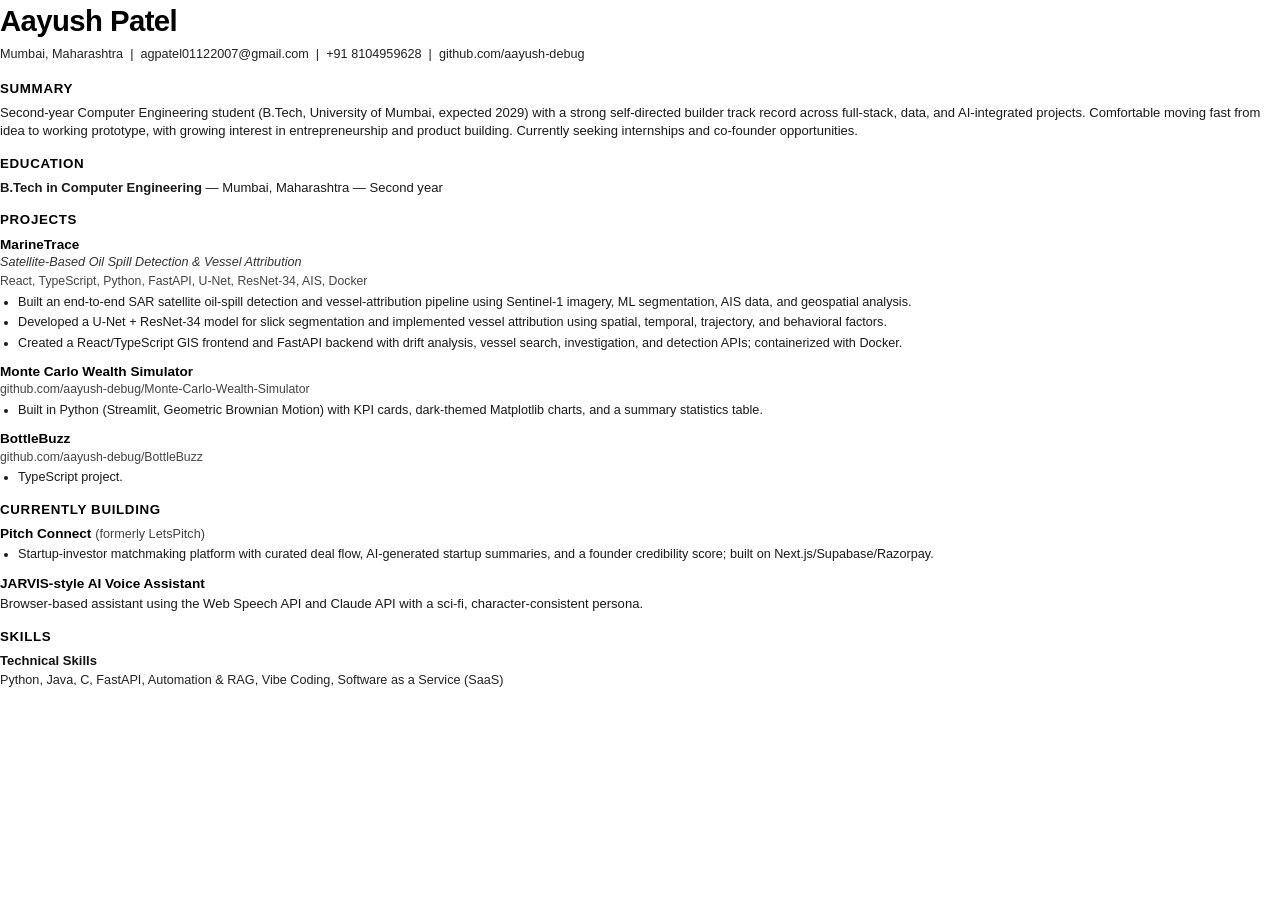
==== resume_source.html @ 0bfea505 "does this work??" ====
<!DOCTYPE html>
<html lang="en">
<head>
<meta charset="UTF-8">
<title>Aayush Patel - Resume</title>
<style>
  @page {
    size: A4 portrait;
    margin: 18mm 18mm 18mm 18mm;
  }
  * {
    box-sizing: border-box;
    margin: 0;
    padding: 0;
  }
  body {
    font-family: -apple-system, BlinkMacSystemFont, "Segoe UI", Roboto, "Helvetica Neue", Arial, sans-serif;
    color: #111;
    background: #fff;
    line-height: 1.42;
    font-size: 10.5pt;
    -webkit-print-color-adjust: exact;
    print-color-adjust: exact;
  }
  .header {
    margin-bottom: 16px;
  }
  h1 {
    font-size: 22pt;
    font-weight: 700;
    letter-spacing: -0.02em;
    color: #000;
    margin-bottom: 4px;
  }
  .contact-line {
    font-size: 9.5pt;
    color: #222;
  }
  .contact-line a {
    color: inherit;
    text-decoration: none;
  }
  .section {
    margin-bottom: 14px;
  }
  .section-title {
    font-size: 10pt;
    font-weight: 700;
    letter-spacing: 0.05em;
    text-transform: uppercase;
    color: #000;
    margin-bottom: 5px;
  }
  p {
    margin-bottom: 5px;
    font-size: 9.8pt;
    color: #1a1a1a;
  }
  .project-block {
    margin-bottom: 10px;
  }
  .project-title {
    font-size: 10.2pt;
    font-weight: 700;
    color: #000;
  }
  .project-subtitle {
    font-size: 9.5pt;
    font-style: italic;
    color: #333;
    margin-bottom: 1px;
  }
  .project-tech {
    font-size: 9.2pt;
    color: #444;
    margin-bottom: 3px;
  }
  .project-link {
    font-size: 9.2pt;
    color: #444;
    margin-bottom: 3px;
  }
  .project-link a {
    color: inherit;
    text-decoration: none;
  }
  ul {
    list-style-type: disc;
    margin-left: 18px;
    margin-top: 2px;
    margin-bottom: 4px;
  }
  li {
    font-size: 9.5pt;
    color: #1a1a1a;
    margin-bottom: 3px;
    line-height: 1.38;
  }
  .skills-label {
    font-size: 9.8pt;
    font-weight: 600;
    color: #111;
    margin-bottom: 2px;
  }
  .skills-list {
    font-size: 9.5pt;
    color: #222;
  }
</style>
</head>
<body>

<div class="header">
  <h1>Aayush Patel</h1>
  <div class="contact-line">
    Mumbai, Maharashtra &nbsp;|&nbsp; <a href="mailto:agpatel01122007@gmail.com">agpatel01122007@gmail.com</a> &nbsp;|&nbsp; <a href="tel:+918104959628">+91 8104959628</a> &nbsp;|&nbsp; <a href="https://github.com/aayush-debug" target="_blank">github.com/aayush-debug</a>
  </div>
</div>

<div class="section">
  <div class="section-title">SUMMARY</div>
  <p>
    Second-year Computer Engineering student (B.Tech, University of Mumbai, expected 2029) with a strong self-directed builder track record across full-stack, data, and AI-integrated projects. Comfortable moving fast from idea to working prototype, with growing interest in entrepreneurship and product building. Currently seeking internships and co-founder opportunities.
  </p>
</div>

<div class="section">
  <div class="section-title">EDUCATION</div>
  <p>
    <strong>B.Tech in Computer Engineering</strong> &mdash; Mumbai, Maharashtra &mdash; Second year
  </p>
</div>

<div class="section">
  <div class="section-title">PROJECTS</div>

  <div class="project-block">
    <div class="project-title">MarineTrace</div>
    <div class="project-subtitle">Satellite-Based Oil Spill Detection &amp; Vessel Attribution</div>
    <div class="project-tech">React, TypeScript, Python, FastAPI, U-Net, ResNet-34, AIS, Docker</div>
    <ul>
      <li>Built an end-to-end SAR satellite oil-spill detection and vessel-attribution pipeline using Sentinel-1 imagery, ML segmentation, AIS data, and geospatial analysis.</li>
      <li>Developed a U-Net + ResNet-34 model for slick segmentation and implemented vessel attribution using spatial, temporal, trajectory, and behavioral factors.</li>
      <li>Created a React/TypeScript GIS frontend and FastAPI backend with drift analysis, vessel search, investigation, and detection APIs; containerized with Docker.</li>
    </ul>
  </div>

  <div class="project-block">
    <div class="project-title">Monte Carlo Wealth Simulator</div>
    <div class="project-link"><a href="https://github.com/aayush-debug/Monte-Carlo-Wealth-Simulator" target="_blank">github.com/aayush-debug/Monte-Carlo-Wealth-Simulator</a></div>
    <ul>
      <li>Built in Python (Streamlit, Geometric Brownian Motion) with KPI cards, dark-themed Matplotlib charts, and a summary statistics table.</li>
    </ul>
  </div>

  <div class="project-block">
    <div class="project-title">BottleBuzz</div>
    <div class="project-link"><a href="https://github.com/aayush-debug/BottleBuzz" target="_blank">github.com/aayush-debug/BottleBuzz</a></div>
    <ul>
      <li>TypeScript project.</li>
    </ul>
  </div>
</div>

<div class="section">
  <div class="section-title">CURRENTLY BUILDING</div>

  <div class="project-block">
    <div class="project-title">Pitch Connect <span style="font-weight: normal; font-size: 9.5pt; color: #444;">(formerly LetsPitch)</span></div>
    <ul>
      <li>Startup-investor matchmaking platform with curated deal flow, AI-generated startup summaries, and a founder credibility score; built on Next.js/Supabase/Razorpay.</li>
    </ul>
  </div>

  <div class="project-block" style="margin-bottom: 4px;">
    <div class="project-title">JARVIS-style AI Voice Assistant</div>
    <p style="margin-top: 2px;">
      Browser-based assistant using the Web Speech API and Claude API with a sci-fi, character-consistent persona.
    </p>
  </div>
</div>

<div class="section">
  <div class="section-title">SKILLS</div>
  <div class="skills-label">Technical Skills</div>
  <div class="skills-list">
    Python, Java, C, FastAPI, Automation &amp; RAG, Vibe Coding, Software as a Service (SaaS)
  </div>
</div>

</body>
</html>
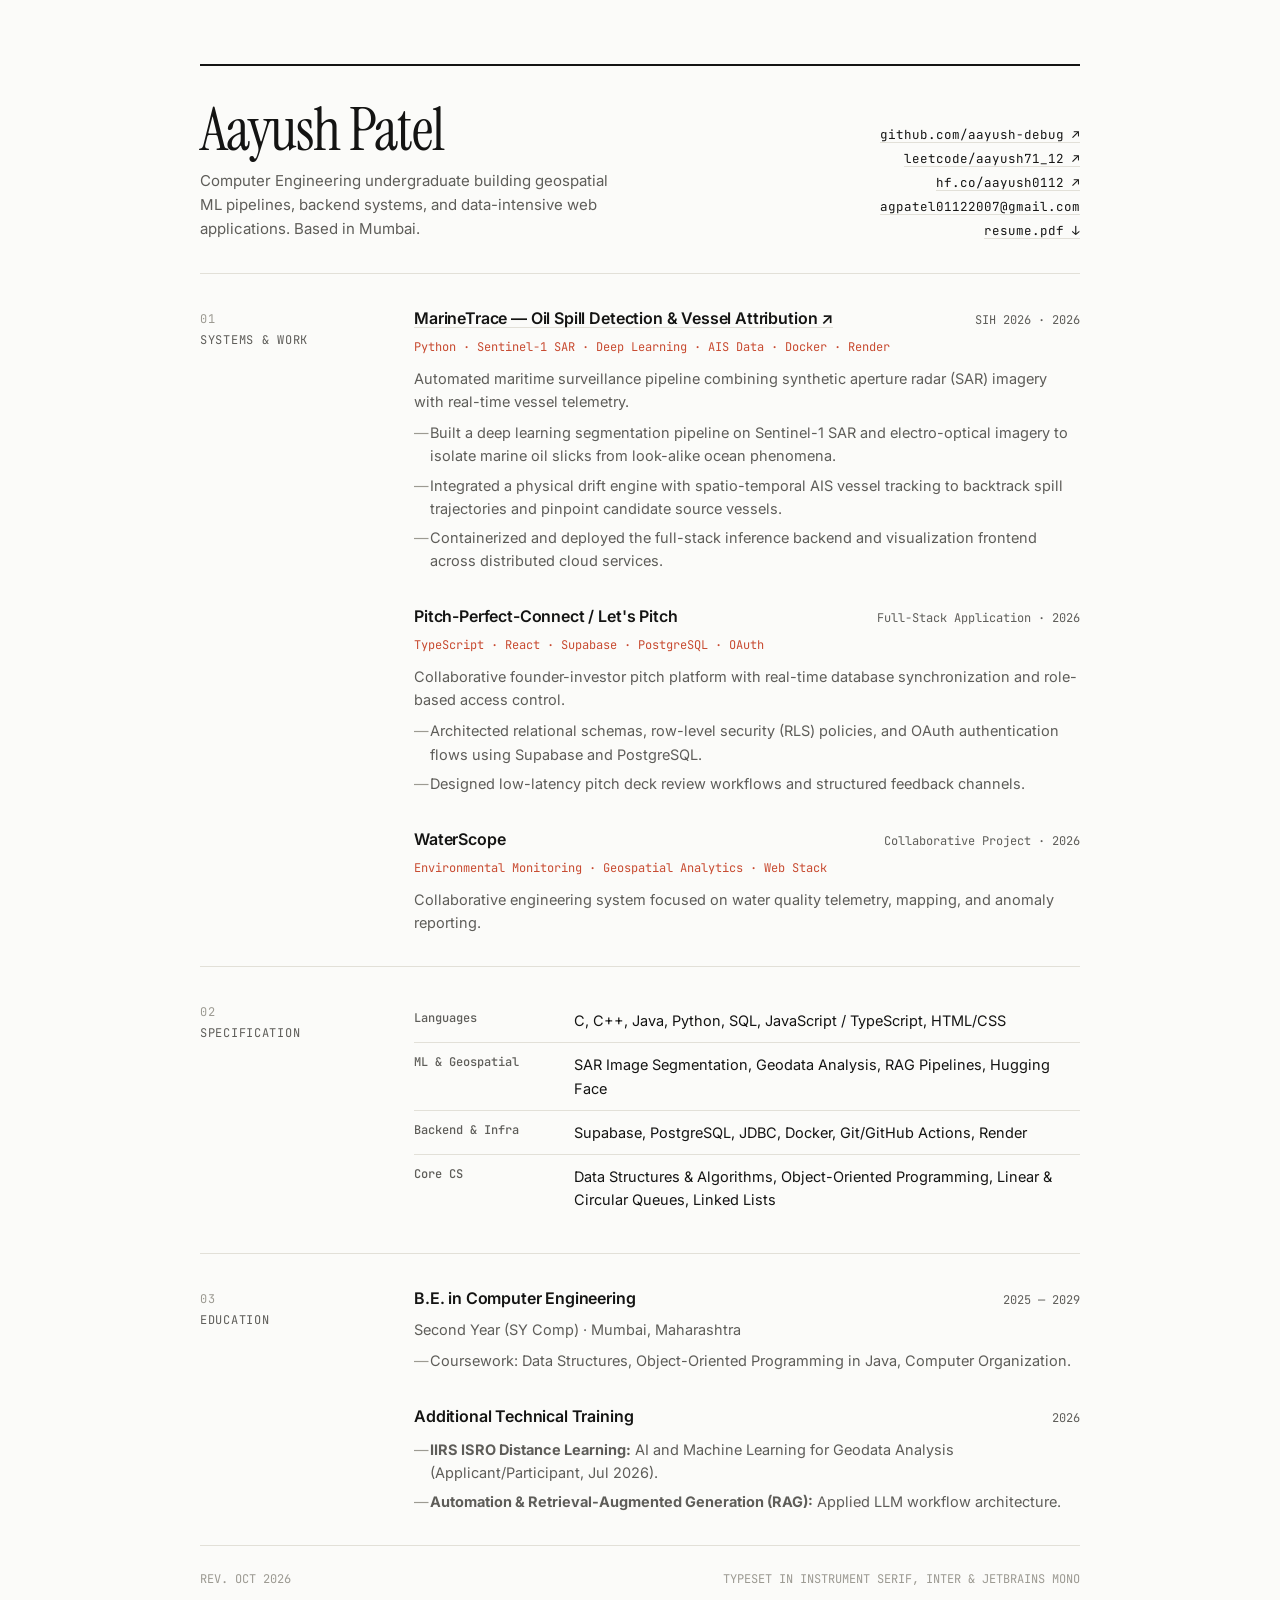
==== commit 995cbf12: "feat: modernize resume layout, update generator backend, and refresh PDF" ====
--- a/resume_source.html
+++ b/resume_source.html
@@ -1,192 +1,460 @@
 <!DOCTYPE html>
 <html lang="en">
 <head>
-<meta charset="UTF-8">
-<title>Aayush Patel - Resume</title>
-<style>
-  @page {
-    size: A4 portrait;
-    margin: 18mm 18mm 18mm 18mm;
-  }
-  * {
-    box-sizing: border-box;
-    margin: 0;
-    padding: 0;
-  }
-  body {
-    font-family: -apple-system, BlinkMacSystemFont, "Segoe UI", Roboto, "Helvetica Neue", Arial, sans-serif;
-    color: #111;
-    background: #fff;
-    line-height: 1.42;
-    font-size: 10.5pt;
-    -webkit-print-color-adjust: exact;
-    print-color-adjust: exact;
-  }
-  .header {
-    margin-bottom: 16px;
-  }
-  h1 {
-    font-size: 22pt;
-    font-weight: 700;
-    letter-spacing: -0.02em;
-    color: #000;
-    margin-bottom: 4px;
-  }
-  .contact-line {
-    font-size: 9.5pt;
-    color: #222;
-  }
-  .contact-line a {
-    color: inherit;
-    text-decoration: none;
-  }
-  .section {
-    margin-bottom: 14px;
-  }
-  .section-title {
-    font-size: 10pt;
-    font-weight: 700;
-    letter-spacing: 0.05em;
-    text-transform: uppercase;
-    color: #000;
-    margin-bottom: 5px;
-  }
-  p {
-    margin-bottom: 5px;
-    font-size: 9.8pt;
-    color: #1a1a1a;
-  }
-  .project-block {
-    margin-bottom: 10px;
-  }
-  .project-title {
-    font-size: 10.2pt;
-    font-weight: 700;
-    color: #000;
-  }
-  .project-subtitle {
-    font-size: 9.5pt;
-    font-style: italic;
-    color: #333;
-    margin-bottom: 1px;
-  }
-  .project-tech {
-    font-size: 9.2pt;
-    color: #444;
-    margin-bottom: 3px;
-  }
-  .project-link {
-    font-size: 9.2pt;
-    color: #444;
-    margin-bottom: 3px;
-  }
-  .project-link a {
-    color: inherit;
-    text-decoration: none;
-  }
-  ul {
-    list-style-type: disc;
-    margin-left: 18px;
-    margin-top: 2px;
-    margin-bottom: 4px;
-  }
-  li {
-    font-size: 9.5pt;
-    color: #1a1a1a;
-    margin-bottom: 3px;
-    line-height: 1.38;
-  }
-  .skills-label {
-    font-size: 9.8pt;
-    font-weight: 600;
-    color: #111;
-    margin-bottom: 2px;
-  }
-  .skills-list {
-    font-size: 9.5pt;
-    color: #222;
-  }
-</style>
+  <meta charset="UTF-8" />
+  <meta name="viewport" content="width=device-width, initial-scale=1.0" />
+  <title>Aayush Patel — Software & ML Engineering</title>
+  <link rel="preconnect" href="https://fonts.googleapis.com">
+  <link rel="preconnect" href="https://fonts.gstatic.com" crossorigin>
+  <link href="https://fonts.googleapis.com/css2?family=Instrument+Serif:ital@0;1&family=Inter:wght@400;500;600&family=JetBrains+Mono:wght@400;500&display=swap" rel="stylesheet">
+  <style>
+    :root {
+      --bg: #FBFBF9;
+      --ink: #141413;
+      --ink-muted: #5E5D59;
+      --ink-faint: #9C9A92;
+      --rule: #E2E0D8;
+      --accent: #C84B31;
+      --mono: 'JetBrains Mono', monospace;
+      --sans: 'Inter', -apple-system, BlinkMacSystemFont, sans-serif;
+      --serif: 'Instrument Serif', Georgia, serif;
+    }
+
+    @media (prefers-color-scheme: dark) {
+      :root {
+        --bg: #111110;
+        --ink: #EDEDEC;
+        --ink-muted: #9B9A97;
+        --ink-faint: #605F5B;
+        --rule: #262624;
+        --accent: #E06D53;
+      }
+    }
+
+    * {
+      box-sizing: border-box;
+      margin: 0;
+      padding: 0;
+    }
+
+    body {
+      background-color: var(--bg);
+      color: var(--ink);
+      font-family: var(--sans);
+      font-size: 15px;
+      line-height: 1.6;
+      -webkit-font-smoothing: antialiased;
+      padding: 0 24px;
+    }
+
+    /* Structural Container */
+    .sheet {
+      max-width: 880px;
+      margin: 64px auto 96px;
+      border-top: 2px solid var(--ink);
+    }
+
+    /* Header / Masthead */
+    header {
+      padding: 36px 0 32px;
+      border-bottom: 1px solid var(--rule);
+      display: grid;
+      grid-template-columns: 1fr auto;
+      gap: 24px;
+      align-items: end;
+    }
+
+    .name {
+      font-family: var(--serif);
+      font-size: clamp(2.5rem, 5vw, 3.75rem);
+      font-weight: 400;
+      line-height: 0.95;
+      letter-spacing: -0.02em;
+    }
+
+    .subtitle {
+      margin-top: 10px;
+      color: var(--ink-muted);
+      font-size: 15px;
+      max-width: 46ch;
+    }
+
+    .meta-links {
+      font-family: var(--mono);
+      font-size: 12.5px;
+      text-align: right;
+      display: flex;
+      flex-direction: column;
+      gap: 4px;
+    }
+
+    a {
+      color: var(--ink);
+      text-decoration: underline;
+      text-decoration-color: var(--rule);
+      text-underline-offset: 3px;
+      transition: text-decoration-color 0.15s ease, color 0.15s ease;
+    }
+
+    a:hover {
+      color: var(--accent);
+      text-decoration-color: var(--accent);
+    }
+
+    /* Asymmetric Section Grid */
+    .section {
+      display: grid;
+      grid-template-columns: 190px 1fr;
+      padding: 32px 0;
+      border-bottom: 1px solid var(--rule);
+      gap: 24px;
+    }
+
+    .section-label {
+      font-family: var(--mono);
+      font-size: 12px;
+      text-transform: uppercase;
+      letter-spacing: 0.06em;
+      color: var(--ink-muted);
+      padding-top: 4px;
+    }
+
+    .section-label span {
+      display: block;
+      color: var(--ink-faint);
+      margin-bottom: 2px;
+    }
+
+    /* Entries */
+    .entry-list {
+      display: flex;
+      flex-direction: column;
+      gap: 32px;
+    }
+
+    .entry-header {
+      display: flex;
+      justify-content: space-between;
+      align-items: baseline;
+      gap: 16px;
+      margin-bottom: 6px;
+    }
+
+    .entry-title {
+      font-weight: 600;
+      font-size: 16px;
+      letter-spacing: -0.01em;
+    }
+
+    .entry-meta {
+      font-family: var(--mono);
+      font-size: 12px;
+      color: var(--ink-muted);
+      white-space: nowrap;
+    }
+
+    .entry-stack {
+      font-family: var(--mono);
+      font-size: 12px;
+      color: var(--accent);
+      margin-bottom: 10px;
+    }
+
+    .entry-body {
+      color: var(--ink-muted);
+      font-size: 14.5px;
+    }
+
+    .entry-body ul {
+      list-style: none;
+      margin-top: 8px;
+      display: flex;
+      flex-direction: column;
+      gap: 6px;
+    }
+
+    .entry-body li {
+      position: relative;
+      padding-left: 16px;
+    }
+
+    .entry-body li::before {
+      content: "—";
+      position: absolute;
+      left: 0;
+      color: var(--ink-faint);
+    }
+
+    /* Technical Index Table */
+    .spec-table {
+      width: 100%;
+      border-collapse: collapse;
+    }
+
+    .spec-table tr {
+      border-bottom: 1px solid var(--rule);
+    }
+
+    .spec-table tr:last-child {
+      border-bottom: none;
+    }
+
+    .spec-table th {
+      font-family: var(--mono);
+      font-size: 12px;
+      font-weight: 500;
+      color: var(--ink-muted);
+      text-align: left;
+      padding: 10px 16px 10px 0;
+      width: 160px;
+      vertical-align: top;
+    }
+
+    .spec-table td {
+      padding: 10px 0;
+      font-size: 14.5px;
+      color: var(--ink);
+    }
+
+    /* Footer */
+    footer {
+      padding-top: 24px;
+      display: flex;
+      justify-content: space-between;
+      font-family: var(--mono);
+      font-size: 12px;
+      color: var(--ink-faint);
+    }
+
+    /* Responsive Mobile Layout */
+    @media (max-width: 680px) {
+      .sheet {
+        margin: 32px auto 64px;
+      }
+      header {
+        grid-template-columns: 1fr;
+      }
+      .meta-links {
+        text-align: left;
+        flex-direction: row;
+        flex-wrap: wrap;
+        gap: 16px;
+      }
+      .section {
+        grid-template-columns: 1fr;
+        gap: 16px;
+      }
+      .entry-header {
+        flex-direction: column;
+        gap: 2px;
+      }
+    }
+
+    /* Clean PDF Print Styles */
+    @page {
+      size: A4 portrait;
+      margin: 14mm 16mm;
+    }
+
+    @media print {
+      :root {
+        --bg: #FFFFFF;
+        --ink: #141413;
+        --ink-muted: #3D3C39;
+        --ink-faint: #6B6962;
+        --rule: #D5D3CA;
+        --accent: #B83B22;
+      }
+      body {
+        background: #FFFFFF !important;
+        color: #141413 !important;
+        padding: 0 !important;
+        font-size: 13.5px;
+        line-height: 1.5;
+      }
+      .sheet {
+        margin: 0 !important;
+        max-width: 100% !important;
+        border-top: 2px solid var(--ink) !important;
+      }
+      header {
+        padding: 14px 0 16px !important;
+      }
+      .section {
+        padding: 18px 0 !important;
+        gap: 20px !important;
+      }
+      .entry-list {
+        gap: 16px !important;
+      }
+      .spec-table th, .spec-table td {
+        padding: 7px 0 !important;
+      }
+      .section-break-print {
+        break-before: page;
+        page-break-before: always;
+      }
+      a {
+        text-decoration: none !important;
+        color: inherit !important;
+      }
+      .entry, .spec-table tr, .section-label, header, footer {
+        break-inside: avoid;
+        page-break-inside: avoid;
+      }
+      .no-print {
+        display: none !important;
+      }
+    }
+  </style>
 </head>
 <body>
 
-<div class="header">
-  <h1>Aayush Patel</h1>
-  <div class="contact-line">
-    Mumbai, Maharashtra &nbsp;|&nbsp; <a href="mailto:agpatel01122007@gmail.com">agpatel01122007@gmail.com</a> &nbsp;|&nbsp; <a href="tel:+918104959628">+91 8104959628</a> &nbsp;|&nbsp; <a href="https://github.com/aayush-debug" target="_blank">github.com/aayush-debug</a>
-  </div>
-</div>
-
-<div class="section">
-  <div class="section-title">SUMMARY</div>
-  <p>
-    Second-year Computer Engineering student (B.Tech, University of Mumbai, expected 2029) with a strong self-directed builder track record across full-stack, data, and AI-integrated projects. Comfortable moving fast from idea to working prototype, with growing interest in entrepreneurship and product building. Currently seeking internships and co-founder opportunities.
-  </p>
-</div>
-
-<div class="section">
-  <div class="section-title">EDUCATION</div>
-  <p>
-    <strong>B.Tech in Computer Engineering</strong> &mdash; Mumbai, Maharashtra &mdash; Second year
-  </p>
-</div>
-
-<div class="section">
-  <div class="section-title">PROJECTS</div>
-
-  <div class="project-block">
-    <div class="project-title">MarineTrace</div>
-    <div class="project-subtitle">Satellite-Based Oil Spill Detection &amp; Vessel Attribution</div>
-    <div class="project-tech">React, TypeScript, Python, FastAPI, U-Net, ResNet-34, AIS, Docker</div>
-    <ul>
-      <li>Built an end-to-end SAR satellite oil-spill detection and vessel-attribution pipeline using Sentinel-1 imagery, ML segmentation, AIS data, and geospatial analysis.</li>
-      <li>Developed a U-Net + ResNet-34 model for slick segmentation and implemented vessel attribution using spatial, temporal, trajectory, and behavioral factors.</li>
-      <li>Created a React/TypeScript GIS frontend and FastAPI backend with drift analysis, vessel search, investigation, and detection APIs; containerized with Docker.</li>
-    </ul>
-  </div>
-
-  <div class="project-block">
-    <div class="project-title">Monte Carlo Wealth Simulator</div>
-    <div class="project-link"><a href="https://github.com/aayush-debug/Monte-Carlo-Wealth-Simulator" target="_blank">github.com/aayush-debug/Monte-Carlo-Wealth-Simulator</a></div>
-    <ul>
-      <li>Built in Python (Streamlit, Geometric Brownian Motion) with KPI cards, dark-themed Matplotlib charts, and a summary statistics table.</li>
-    </ul>
-  </div>
-
-  <div class="project-block">
-    <div class="project-title">BottleBuzz</div>
-    <div class="project-link"><a href="https://github.com/aayush-debug/BottleBuzz" target="_blank">github.com/aayush-debug/BottleBuzz</a></div>
-    <ul>
-      <li>TypeScript project.</li>
-    </ul>
-  </div>
-</div>
-
-<div class="section">
-  <div class="section-title">CURRENTLY BUILDING</div>
-
-  <div class="project-block">
-    <div class="project-title">Pitch Connect <span style="font-weight: normal; font-size: 9.5pt; color: #444;">(formerly LetsPitch)</span></div>
-    <ul>
-      <li>Startup-investor matchmaking platform with curated deal flow, AI-generated startup summaries, and a founder credibility score; built on Next.js/Supabase/Razorpay.</li>
-    </ul>
-  </div>
-
-  <div class="project-block" style="margin-bottom: 4px;">
-    <div class="project-title">JARVIS-style AI Voice Assistant</div>
-    <p style="margin-top: 2px;">
-      Browser-based assistant using the Web Speech API and Claude API with a sci-fi, character-consistent persona.
-    </p>
-  </div>
-</div>
-
-<div class="section">
-  <div class="section-title">SKILLS</div>
-  <div class="skills-label">Technical Skills</div>
-  <div class="skills-list">
-    Python, Java, C, FastAPI, Automation &amp; RAG, Vibe Coding, Software as a Service (SaaS)
-  </div>
-</div>
+  <main class="sheet">
+    <!-- MASTHEAD -->
+    <header>
+      <div>
+        <h1 class="name">Aayush Patel</h1>
+        <p class="subtitle">
+          Computer Engineering undergraduate building geospatial ML pipelines, backend systems, and data-intensive web applications. Based in Mumbai.
+        </p>
+      </div>
+      <nav class="meta-links">
+        <a href="https://github.com/aayush-debug" target="_blank" rel="noopener">github.com/aayush-debug ↗</a>
+        <a href="https://leetcode.com/u/aayush71_12/" target="_blank" rel="noopener">leetcode/aayush71_12 ↗</a>
+        <a href="https://huggingface.co/aayush0112" target="_blank" rel="noopener">hf.co/aayush0112 ↗</a>
+        <a href="mailto:agpatel01122007@gmail.com">agpatel01122007@gmail.com</a>
+        <a href="resume.pdf" download="Aayush_Patel_Resume.pdf" class="no-print">resume.pdf ↓</a>
+      </nav>
+    </header>
+
+    <!-- 01 / SELECTED SYSTEMS & PROJECTS -->
+    <section class="section">
+      <div class="section-label">
+        <span>01</span>
+        Systems &amp; Work
+      </div>
+      <div class="entry-list">
+
+        <article class="entry">
+          <div class="entry-header">
+            <h2 class="entry-title">
+              <a href="https://github.com/aayush-debug/MarineTrace" target="_blank" rel="noopener">MarineTrace — Oil Spill Detection &amp; Vessel Attribution ↗</a>
+            </h2>
+            <span class="entry-meta">SIH 2026 · 2026</span>
+          </div>
+          <div class="entry-stack">Python · Sentinel-1 SAR · Deep Learning · AIS Data · Docker · Render</div>
+          <div class="entry-body">
+            <p>Automated maritime surveillance pipeline combining synthetic aperture radar (SAR) imagery with real-time vessel telemetry.</p>
+            <ul>
+              <li>Built a deep learning segmentation pipeline on Sentinel-1 SAR and electro-optical imagery to isolate marine oil slicks from look-alike ocean phenomena.</li>
+              <li>Integrated a physical drift engine with spatio-temporal AIS vessel tracking to backtrack spill trajectories and pinpoint candidate source vessels.</li>
+              <li>Containerized and deployed the full-stack inference backend and visualization frontend across distributed cloud services.</li>
+            </ul>
+          </div>
+        </article>
+
+        <article class="entry">
+          <div class="entry-header">
+            <h2 class="entry-title">Pitch-Perfect-Connect / Let's Pitch</h2>
+            <span class="entry-meta">Full-Stack Application · 2026</span>
+          </div>
+          <div class="entry-stack">TypeScript · React · Supabase · PostgreSQL · OAuth</div>
+          <div class="entry-body">
+            <p>Collaborative founder-investor pitch platform with real-time database synchronization and role-based access control.</p>
+            <ul>
+              <li>Architected relational schemas, row-level security (RLS) policies, and OAuth authentication flows using Supabase and PostgreSQL.</li>
+              <li>Designed low-latency pitch deck review workflows and structured feedback channels.</li>
+            </ul>
+          </div>
+        </article>
+
+        <article class="entry">
+          <div class="entry-header">
+            <h2 class="entry-title">WaterScope</h2>
+            <span class="entry-meta">Collaborative Project · 2026</span>
+          </div>
+          <div class="entry-stack">Environmental Monitoring · Geospatial Analytics · Web Stack</div>
+          <div class="entry-body">
+            <p>Collaborative engineering system focused on water quality telemetry, mapping, and anomaly reporting.</p>
+          </div>
+        </article>
+
+      </div>
+    </section>
+
+    <!-- 02 / TECHNICAL SPECIFICATION -->
+    <section class="section section-break-print">
+      <div class="section-label">
+        <span>02</span>
+        Specification
+      </div>
+      <div>
+        <table class="spec-table">
+          <tbody>
+            <tr>
+              <th>Languages</th>
+              <td>C, C++, Java, Python, SQL, JavaScript / TypeScript, HTML/CSS</td>
+            </tr>
+            <tr>
+              <th>ML &amp; Geospatial</th>
+              <td>SAR Image Segmentation, Geodata Analysis, RAG Pipelines, Hugging Face</td>
+            </tr>
+            <tr>
+              <th>Backend &amp; Infra</th>
+              <td>Supabase, PostgreSQL, JDBC, Docker, Git/GitHub Actions, Render</td>
+            </tr>
+            <tr>
+              <th>Core CS</th>
+              <td>Data Structures &amp; Algorithms, Object-Oriented Programming, Linear &amp; Circular Queues, Linked Lists</td>
+            </tr>
+          </tbody>
+        </table>
+      </div>
+    </section>
+
+    <!-- 03 / EDUCATION & TRAINING -->
+    <section class="section">
+      <div class="section-label">
+        <span>03</span>
+        Education
+      </div>
+      <div class="entry-list">
+
+        <article class="entry">
+          <div class="entry-header">
+            <h2 class="entry-title">B.E. in Computer Engineering</h2>
+            <span class="entry-meta">2025 — 2029</span>
+          </div>
+          <div class="entry-body">
+            <p>Second Year (SY Comp) · Mumbai, Maharashtra</p>
+            <ul>
+              <li>Coursework: Data Structures, Object-Oriented Programming in Java, Computer Organization.</li>
+            </ul>
+          </div>
+        </article>
+
+        <article class="entry">
+          <div class="entry-header">
+            <h2 class="entry-title">Additional Technical Training</h2>
+            <span class="entry-meta">2026</span>
+          </div>
+          <div class="entry-body">
+            <ul>
+              <li><strong>IIRS ISRO Distance Learning:</strong> AI and Machine Learning for Geodata Analysis (Applicant/Participant, Jul 2026).</li>
+              <li><strong>Automation &amp; Retrieval-Augmented Generation (RAG):</strong> Applied LLM workflow architecture.</li>
+            </ul>
+          </div>
+        </article>
+
+      </div>
+    </section>
+
+    <footer>
+      <span>REV. OCT 2026</span>
+      <span>TYPESET IN INSTRUMENT SERIF, INTER &amp; JETBRAINS MONO</span>
+    </footer>
+  </main>
 
 </body>
 </html>
